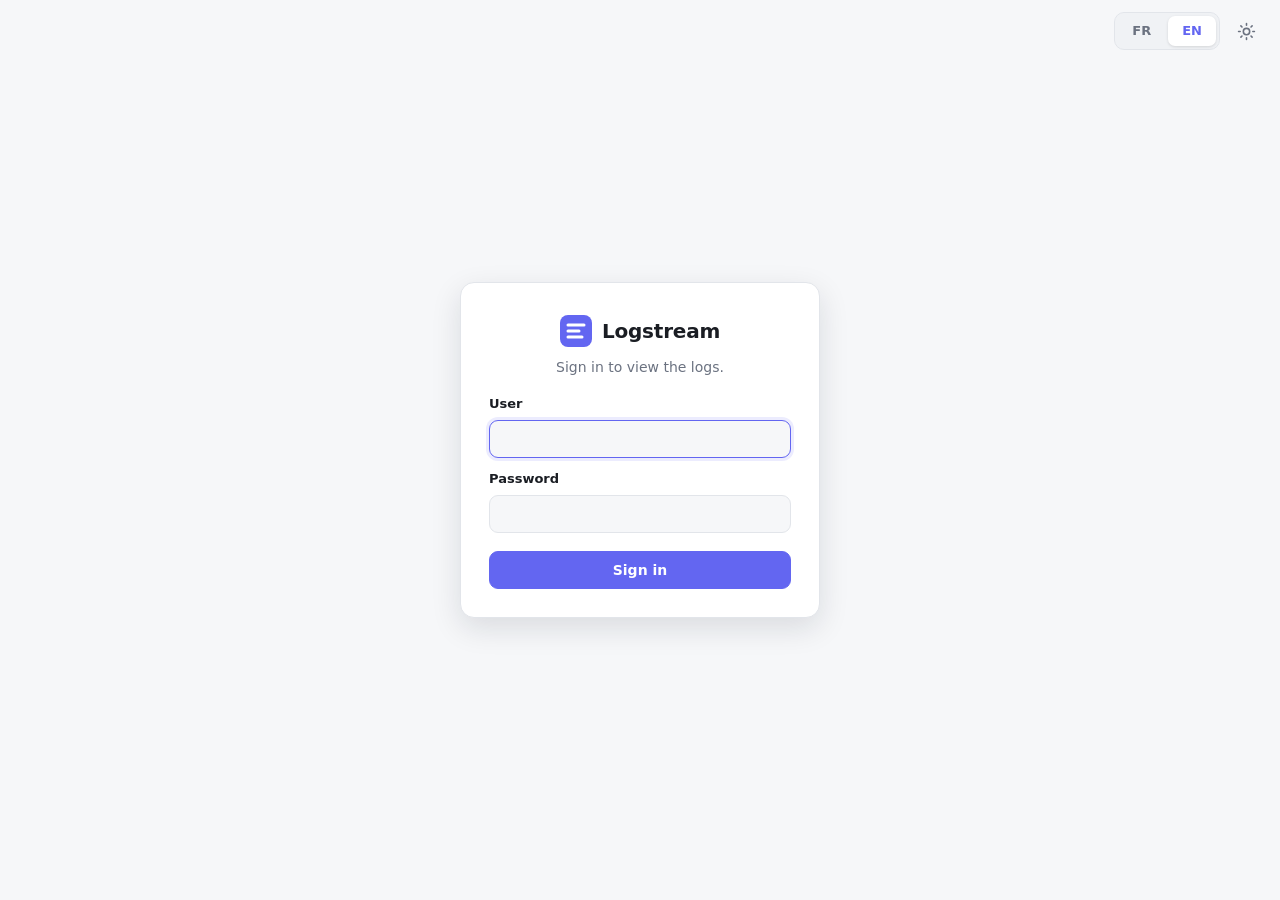
==== web/login.html @ 7aebb112 "Login page for AUTH_MODE=local instead of the Basic Auth popup The local mode now shows a login page" ====
<!doctype html>
<html lang="en">
<head>
  <meta charset="utf-8">
  <meta name="viewport" content="width=device-width, initial-scale=1">
  <title>Logstream</title>
  <link rel="icon" href="data:image/svg+xml,%3Csvg xmlns='http://www.w3.org/2000/svg' viewBox='0 0 32 32'%3E%3Crect width='32' height='32' rx='8' fill='%236366f1'/%3E%3Cpath d='M8 10h16M8 16h11M8 22h14' stroke='white' stroke-width='3' stroke-linecap='round'/%3E%3C/svg%3E">
  <link rel="stylesheet" href="style.css">
  <script>
    // Same saved theme and language as the UI, applied before first paint.
    try {
      var t = localStorage.getItem('logstream.theme');
      if (t === 'light' || t === 'dark') document.documentElement.dataset.theme = t;
      var l = localStorage.getItem('logstream.lang');
      if (l) document.documentElement.lang = l;
    } catch (e) {}
  </script>
</head>
<body class="login-page">
  <div class="login-tools">
    <div class="seg" role="radiogroup" id="langSwitch">
      <button type="button" role="radio" data-lang="fr">FR</button>
      <button type="button" role="radio" data-lang="en">EN</button>
    </div>
    <button id="themeBtn" class="icon-btn" type="button" data-i18n-title="theme" data-i18n-aria="theme">
      <svg class="sun" viewBox="0 0 24 24"><circle cx="12" cy="12" r="4"/><path d="M12 2v2M12 20v2M4.9 4.9l1.4 1.4M17.7 17.7l1.4 1.4M2 12h2M20 12h2M4.9 19.1l1.4-1.4M17.7 6.3l1.4-1.4"/></svg>
      <svg class="moon" viewBox="0 0 24 24"><path d="M21 12.8A9 9 0 1 1 11.2 3a7 7 0 0 0 9.8 9.8z"/></svg>
    </button>
  </div>

  <main class="login-card">
    <img id="logo" class="login-logo" src="auth/logo" alt="" hidden>
    <div class="brand">
      <svg viewBox="0 0 32 32" aria-hidden="true"><rect width="32" height="32" rx="8"/><path d="M8 10h16M8 16h11M8 22h14"/></svg>
      <span>Logstream</span>
    </div>
    <p class="muted" data-i18n="intro">Sign in to view the logs.</p>

    <form method="post" action="auth/login">
      <input type="hidden" name="r" id="ret">
      <label for="user" data-i18n="user">User</label>
      <input id="user" name="user" type="text" autocomplete="username" autocapitalize="none" spellcheck="false" required autofocus>
      <label for="pass" data-i18n="pass">Password</label>
      <input id="pass" name="pass" type="password" autocomplete="current-password" required>
      <p id="err" class="login-err" role="alert" data-i18n="error" hidden>Wrong user or password.</p>
      <button class="btn primary" type="submit" data-i18n="submit">Sign in</button>
    </form>
  </main>

  <script>
    (function () {
      var I18N = {
        en: { intro: 'Sign in to view the logs.', user: 'User', pass: 'Password', submit: 'Sign in',
              error: 'Wrong user or password.', theme: 'Light / dark theme' },
        fr: { intro: 'Connectez-vous pour consulter les logs.', user: 'Utilisateur', pass: 'Mot de passe',
              submit: 'Se connecter', error: 'Utilisateur ou mot de passe incorrect.', theme: 'Thème clair / sombre' },
      };
      function get(k) { try { return localStorage.getItem('logstream.' + k); } catch (e) { return null; } }
      function set(k, v) { try { localStorage.setItem('logstream.' + k, v); } catch (e) {} }
      var lang = get('lang');
      if (!I18N[lang]) lang = /^fr\b/i.test(navigator.language || '') ? 'fr' : 'en';

      function applyLang() {
        var d = I18N[lang];
        document.documentElement.lang = lang;
        document.querySelectorAll('[data-i18n]').forEach(function (el) { el.textContent = d[el.dataset.i18n]; });
        document.querySelectorAll('[data-i18n-title]').forEach(function (el) { el.title = d[el.dataset.i18nTitle]; });
        document.querySelectorAll('[data-i18n-aria]').forEach(function (el) { el.setAttribute('aria-label', d[el.dataset.i18nAria]); });
        document.querySelectorAll('#langSwitch [data-lang]').forEach(function (b) { b.setAttribute('aria-checked', String(b.dataset.lang === lang)); });
      }
      document.querySelectorAll('#langSwitch [data-lang]').forEach(function (b) {
        b.addEventListener('click', function () { lang = b.dataset.lang; set('lang', lang); applyLang(); });
      });

      document.getElementById('themeBtn').addEventListener('click', function () {
        var root = document.documentElement;
        var dark = root.dataset.theme ? root.dataset.theme === 'dark' : matchMedia('(prefers-color-scheme: dark)').matches;
        root.dataset.theme = dark ? 'light' : 'dark';
        set('theme', root.dataset.theme);
      });

      var q = new URLSearchParams(location.search);
      document.getElementById('ret').value = q.get('r') || '/';
      document.getElementById('err').hidden = q.get('e') !== '1';

      // LOGIN_LOGO: shown only when the server has one.
      var logo = document.getElementById('logo');
      logo.addEventListener('load', function () { logo.hidden = false; });
      if (logo.complete && logo.naturalWidth) logo.hidden = false;

      applyLang();
    })();
  </script>
</body>
</html>
---- web/style.css ----
/* ---------- Theme: everything goes through these variables ---------- */
:root {
  --bg: #f6f7f9;
  --panel: #ffffff;
  --panel-2: #f0f2f5;
  --border: #e2e5ea;
  --text: #1a1d23;
  --muted: #6b7280;
  --accent: #6366f1;
  --accent-soft: rgba(99, 102, 241, .12);
  --row-hover: #f5f6fa;
  --hit: rgba(99, 102, 241, .18);
  --shadow: 0 10px 30px rgba(15, 23, 42, .12);
  --chip-l: 38%;            /* lightness of project-colored text (labels, Docker apps) */

  --sev-crit: #be123c;
  --sev-err: #dc2626;
  --sev-warning: #d97706;
  --sev-notice: #2563eb;
  --sev-info: #0d9488;
  --sev-debug: #9ca3af;

  /* Timeline: severity layers, intensity, graduations */
  --h-err: #f87171;
  --h-warn: #fbbf24;
  --h-other: #a5b4fc;
  --h-all: #818cf8;
  --h-calm: #a5b4fc;
  --h-burst: #f59e0b;
  --h-anom: #e11d48;
  --h-grid: rgba(100, 116, 139, .28);
  --h-hover: rgba(99, 102, 241, .10);

  /* Filled severity badges; overwritten by the colors of the "error" / "warning" tags */
  --tag-error: #fca5a5;
  --tag-error-text: #111827;
  --tag-warning: #fdba74;
  --tag-warning-text: #111827;

  --log-size: 12.5px;   /* Settings > Interface > Font size */
  /* --log-font is set by Settings > Interface > Font (defaults to --mono) */
  --mono: ui-monospace, "SF Mono", "JetBrains Mono", "Cascadia Code", Menlo, Consolas, monospace;
  --sans: system-ui, -apple-system, "Segoe UI", Roboto, "Helvetica Neue", Arial, sans-serif;
  --radius: 10px;
  color-scheme: light;
}

:root[data-theme="dark"] {
  --bg: #0f1115;
  --panel: #161a20;
  --panel-2: #1d222a;
  --border: #2a3039;
  --text: #e6e8ec;
  --muted: #8b93a1;
  --accent: #818cf8;
  --accent-soft: rgba(129, 140, 248, .16);
  --row-hover: #1a1f26;
  --hit: rgba(129, 140, 248, .28);
  --shadow: 0 10px 30px rgba(0, 0, 0, .5);
  --chip-l: 70%;
  --sev-crit: #fb7185;
  --sev-err: #f87171;
  --sev-warning: #fbbf24;
  --sev-notice: #60a5fa;
  --sev-info: #2dd4bf;
  --sev-debug: #6b7280;
  --h-err: #ef4444;
  --h-warn: #f59e0b;
  --h-other: #4f5bd5;
  --h-all: #6d74e8;
  --h-calm: #4f5bd5;
  --h-burst: #fbbf24;
  --h-anom: #fb7185;
  --h-grid: rgba(148, 163, 184, .2);
  --h-hover: rgba(129, 140, 248, .14);
  color-scheme: dark;
}

@media (prefers-color-scheme: dark) {
  :root:not([data-theme="light"]) {
    --bg: #0f1115;
    --panel: #161a20;
    --panel-2: #1d222a;
    --border: #2a3039;
    --text: #e6e8ec;
    --muted: #8b93a1;
    --accent: #818cf8;
    --accent-soft: rgba(129, 140, 248, .16);
    --row-hover: #1a1f26;
    --hit: rgba(129, 140, 248, .28);
    --shadow: 0 10px 30px rgba(0, 0, 0, .5);
  --chip-l: 70%;
    --sev-crit: #fb7185;
    --sev-err: #f87171;
    --sev-warning: #fbbf24;
    --sev-notice: #60a5fa;
    --sev-info: #2dd4bf;
    --sev-debug: #6b7280;
    --h-err: #ef4444;
    --h-warn: #f59e0b;
    --h-other: #4f5bd5;
    --h-all: #6d74e8;
    --h-calm: #4f5bd5;
    --h-burst: #fbbf24;
    --h-anom: #fb7185;
    --h-grid: rgba(148, 163, 184, .2);
    --h-hover: rgba(129, 140, 248, .14);
    color-scheme: dark;
  }
}

/* ---------- Base ---------- */
* { box-sizing: border-box; }
html { -webkit-text-size-adjust: 100%; }
body {
  margin: 0;
  background: var(--bg);
  color: var(--text);
  font: 14px/1.45 var(--sans);
  padding-bottom: 40px;
}
button, input, select { font: inherit; color: inherit; }
button { cursor: pointer; }
svg { fill: none; stroke: currentColor; stroke-width: 2; stroke-linecap: round; stroke-linejoin: round; }
.muted { color: var(--muted); }
.small { font-size: 12.5px; }
[hidden] { display: none !important; }

/* ---------- Top bar ---------- */
.topbar {
  position: sticky; top: 0; z-index: 20;
  display: flex; align-items: center; gap: 16px;
  padding: 10px 20px;
  background: color-mix(in srgb, var(--panel) 88%, transparent);
  backdrop-filter: saturate(160%) blur(10px);
  -webkit-backdrop-filter: saturate(160%) blur(10px);
  border-bottom: 1px solid var(--border);
}
.brand { display: flex; align-items: center; gap: 10px; font-weight: 650; font-size: 16px; letter-spacing: -.01em; }
.brand svg { width: 26px; height: 26px; }
.brand svg rect { fill: var(--accent); stroke: none; }
.brand svg path { stroke: #fff; stroke-width: 3; }

.search {
  flex: 1; max-width: 720px;
  display: flex; align-items: center; gap: 8px;
  padding: 0 6px 0 12px; height: 38px;
  background: var(--panel-2);
  border: 1px solid transparent;
  border-radius: var(--radius);
  transition: border-color .15s, box-shadow .15s;
}
.search:focus-within { border-color: var(--accent); box-shadow: 0 0 0 3px var(--accent-soft); }
.search .ico { width: 17px; height: 17px; color: var(--muted); flex: none; }
.search input {
  flex: 1; min-width: 0; height: 100%;
  border: 0; outline: 0; background: transparent;
  font-family: var(--mono); font-size: 13px;
}
.search input::-webkit-search-cancel-button { cursor: pointer; }

.chip {
  flex: none;
  border: 1px solid var(--border); background: var(--panel);
  border-radius: 7px; padding: 3px 9px; font-size: 12px; font-weight: 600;
  color: var(--muted);
}
.chip.on { color: var(--accent); border-color: var(--accent); background: var(--accent-soft); }

.actions { display: flex; align-items: center; gap: 6px; margin-left: auto; }
.icon-btn {
  width: 36px; height: 36px; display: grid; place-items: center;
  border: 1px solid transparent; background: transparent; border-radius: 9px; color: var(--muted);
}
.icon-btn:hover { background: var(--panel-2); color: var(--text); }
.icon-btn svg { width: 19px; height: 19px; }
.icon-btn.danger:hover { color: var(--sev-err); }

/* Sun or moon depending on the effective theme */
#themeBtn .moon { display: none; }
:root[data-theme="dark"] #themeBtn .sun { display: none; }
:root[data-theme="dark"] #themeBtn .moon { display: block; }
@media (prefers-color-scheme: dark) {
  :root:not([data-theme="light"]) #themeBtn .sun { display: none; }
  :root:not([data-theme="light"]) #themeBtn .moon { display: block; }
}

.btn {
  display: inline-flex; align-items: center; gap: 7px;
  height: 34px; padding: 0 12px;
  border: 1px solid var(--border); border-radius: 9px;
  background: var(--panel); font-weight: 550; font-size: 13px;
}
.btn:hover { background: var(--panel-2); }
.btn.primary { background: var(--accent); border-color: var(--accent); color: #fff; }
.btn.primary:hover { filter: brightness(1.08); }
.btn.ghost { border-color: transparent; background: transparent; color: var(--muted); }
.btn.ghost:hover { color: var(--text); background: var(--panel-2); }

.live .dot { width: 8px; height: 8px; border-radius: 50%; background: var(--muted); }
.live.on { color: var(--sev-info); border-color: color-mix(in srgb, var(--sev-info) 45%, var(--border)); }
.live.on .dot { background: var(--sev-info); animation: pulse 1.6s infinite; }
.live:disabled { opacity: .5; cursor: not-allowed; }
@keyframes pulse {
  0% { box-shadow: 0 0 0 0 color-mix(in srgb, var(--sev-info) 60%, transparent); }
  70% { box-shadow: 0 0 0 7px transparent; }
  100% { box-shadow: 0 0 0 0 transparent; }
}

.progress { position: absolute; left: 0; right: 0; bottom: -1px; height: 2px; overflow: hidden; }
body.busy .progress::after {
  content: ""; position: absolute; inset: 0; width: 30%;
  background: var(--accent);
  animation: slide 1s ease-in-out infinite;
}
@keyframes slide { from { transform: translateX(-100%); } to { transform: translateX(400%); } }

/* ---------- Filters ---------- */
.filters {
  display: flex; flex-wrap: wrap; align-items: center; gap: 8px;
  padding: 12px 20px 8px;
}
.filters select {
  height: 32px; padding: 0 28px 0 10px;
  border: 1px solid var(--border); border-radius: 8px;
  background: var(--panel) url("data:image/svg+xml,%3Csvg xmlns='http://www.w3.org/2000/svg' viewBox='0 0 24 24' fill='none' stroke='%238b93a1' stroke-width='2.5' stroke-linecap='round'%3E%3Cpath d='m6 9 6 6 6-6'/%3E%3C/svg%3E") no-repeat right 8px center / 14px;
  appearance: none; -webkit-appearance: none;
  font-size: 13px; max-width: 220px;
}
.filters select.set { border-color: var(--accent); background-color: var(--accent-soft); }
.spacer { flex: 1; }
#count { font-size: 12.5px; font-variant-numeric: tabular-nums; }

/* Export button and menu */
.export { position: relative; }
.btn.tool { height: 32px; padding: 0 10px; font-size: 13px; }
.btn.tool svg { width: 16px; height: 16px; }
.menu {
  position: absolute; right: 0; top: calc(100% + 6px); z-index: 40;
  width: 290px; padding: 6px;
  background: var(--panel); border: 1px solid var(--border); border-radius: 12px;
  box-shadow: var(--shadow);
}
.menu button {
  display: flex; flex-direction: column; align-items: flex-start; gap: 1px; width: 100%;
  padding: 8px 10px; border: 0; border-radius: 8px; background: transparent; text-align: left;
}
.menu button:hover, .menu button:focus-visible { background: var(--panel-2); outline: 0; }
.menu strong { font-size: 13px; font-weight: 600; }
.menu small { font-size: 12px; color: var(--muted); }
.menu-note { margin: 4px 0 0; padding: 8px 10px 4px; border-top: 1px solid var(--border); font-size: 11.5px; color: var(--muted); }

/* Docker logs */
.src-ico { width: 1em; height: 1em; vertical-align: -.15em; margin-right: 4px; color: #2496ed; }
/* Docker app names take the color of their compose project (see hueOf in app.js) */
.row .app.proj { color: hsl(var(--h) 55% var(--chip-l)); }
.row .app.proj .src-ico { color: inherit; }

/* ---------- Timeline (histogram) ---------- */
.histo { position: relative; padding: 0 20px 6px; user-select: none; -webkit-user-select: none; }
.h-plot {
  position: relative; height: var(--histo-h, 80px); cursor: crosshair; touch-action: none;
  border-bottom: 1px solid var(--border);
}
.h-svg { position: absolute; inset: 0; width: 100%; height: 100%; stroke: none; } /* no icon outline (global svg rule): it would be stretched with the bars */
.h-svg rect { shape-rendering: crispEdges; }
.h-svg .l-err { fill: var(--h-err); }
.h-svg .l-warn { fill: var(--h-warn); }
.h-svg .l-other { fill: var(--h-other); }
.h-svg .l-all { fill: var(--h-all); }
.h-svg .l-calm { fill: var(--h-calm); }
.h-svg .l-burst { fill: var(--h-burst); }
.h-svg .l-anom { fill: var(--h-anom); }
.h-grid i { position: absolute; top: 0; bottom: 0; border-left: 1px dashed var(--h-grid); pointer-events: none; }
.h-grid i.day { border-left-style: solid; }
.h-hover { position: absolute; top: 0; bottom: 0; background: var(--h-hover); pointer-events: none; }
.h-sel { position: absolute; top: 0; bottom: 0; background: var(--accent-soft); box-shadow: inset 1px 0 var(--accent), inset -1px 0 var(--accent); pointer-events: none; }
.h-axis { position: relative; height: 16px; font-size: 11px; color: var(--muted); font-variant-numeric: tabular-nums; }
.h-axis span { position: absolute; top: 2px; transform: translateX(-50%); white-space: nowrap; }
.h-axis span.day { color: var(--text); font-weight: 600; }
.h-meta { display: flex; flex-wrap: wrap; align-items: center; gap: 4px 12px; font-size: 11px; color: var(--muted); }
.h-meta .sp { flex: 1; }
.h-meta .warn { color: var(--sev-warning); cursor: help; }
.h-meta .link-btn { font-size: 11px; }
.h-leg { display: inline-flex; gap: 10px; }
.histo .sw { display: inline-block; width: 8px; height: 8px; border-radius: 2px; margin-right: 5px; }
.h-tip {
  position: absolute; z-index: 30; pointer-events: none; min-width: 170px;
  background: var(--panel); border: 1px solid var(--border); border-radius: 8px; box-shadow: var(--shadow);
  padding: 7px 10px; font-size: 12px; font-variant-numeric: tabular-nums;
}
.h-tip .hd { font-weight: 600; margin-bottom: 4px; }
.h-tip .ln { display: flex; justify-content: space-between; gap: 14px; line-height: 1.55; }

/* ---------- Log list ---------- */
.list { margin: 6px 20px 0; background: var(--panel); border: 1px solid var(--border); border-radius: var(--radius); overflow: hidden; }
.list:empty { display: none; }

/* Columns: received, message time, severity, host, app, message. Widths come from
   --col-* (set on #table when a column has been resized, see app.js), shared by
   the header and every row through subgrid so that the columns line up. */
.table {
  display: grid;
  grid-template-columns: var(--col-rcv, max-content) var(--col-mt, max-content) var(--col-sev, 4.6rem)
    var(--col-host, minmax(5rem, 9rem)) var(--col-app, minmax(4rem, 8rem)) minmax(0, 1fr);
  column-gap: 12px;
  margin: 6px 20px 0; background: var(--panel); border: 1px solid var(--border); border-radius: var(--radius);
  overflow: clip; /* rounded corners without breaking the sticky header (hidden would) */
}
.table[hidden] { display: none; }
.table .list {
  display: grid; grid-template-columns: subgrid; grid-column: 1 / -1;
  margin: 0; border: 0; border-radius: 0; background: none; overflow: visible;
}
.table .row { grid-template-columns: subgrid; grid-column: 1 / -1; }
.list-head {
  display: grid; grid-template-columns: subgrid; grid-column: 1 / -1;
  position: sticky; top: var(--topbar-h, 0px); z-index: 5;
  padding: 0 14px 0 11px; border-left: 3px solid transparent;
  background: var(--panel-2); border-bottom: 1px solid var(--border);
  font-size: 10.5px; font-weight: 650; letter-spacing: .04em; text-transform: uppercase; color: var(--muted);
}
.list-head > span { position: relative; min-width: 0; padding: 4px 0; }
/* Labels never widen a column (contain: inline-size), they are cut instead */
.list-head .lbl { display: block; contain: inline-size; overflow: hidden; text-overflow: ellipsis; white-space: nowrap; font: inherit; }
.list-head .grip { position: absolute; top: 0; bottom: 0; right: -9px; width: 6px; z-index: 1; cursor: col-resize; touch-action: none; }
.list-head .grip::after { content: ""; position: absolute; left: 2px; top: 25%; bottom: 25%; border-left: 1px solid var(--border); }
.list-head .grip:hover::after, .list-head .grip.active::after { top: 0; bottom: 0; border-left: 2px solid var(--accent); left: 2px; }
body.col-resizing, body.col-resizing * { cursor: col-resize !important; user-select: none; -webkit-user-select: none; }
.cols-row { display: flex; flex-wrap: wrap; align-items: center; gap: 6px 12px; margin-top: 12px; }

.row {
  display: grid;
  grid-template-columns: max-content max-content 4.6rem minmax(5rem, 9rem) minmax(4rem, 8rem) 1fr;
  gap: 0 12px; align-items: baseline;
  padding: 5px 14px 5px 11px;
  border-left: 3px solid transparent;
  border-bottom: 1px solid var(--border);
  font-family: var(--log-font, var(--mono)); font-size: var(--log-size);
  font-variant-ligatures: none; /* keep -> != etc. as typed */
  cursor: pointer;
}
.row:last-child { border-bottom: 0; }
.row:hover { background: var(--row-hover); }
.row:focus-visible { outline: 2px solid var(--accent); outline-offset: -2px; }
.row.new { animation: flash 1.2s ease-out; }
@keyframes flash { from { background: var(--accent-soft); } to { background: transparent; } }

.row > * { min-width: 0; }
.row time { color: var(--muted); white-space: nowrap; font-variant-numeric: tabular-nums; overflow: hidden; text-overflow: ellipsis; }
.row time.rcv { color: var(--text); }
.row time .ms { opacity: .6; }
.row .host, .row .app { overflow: hidden; text-overflow: ellipsis; white-space: nowrap; }
.row .host { font-weight: 600; }
.row .app { color: var(--muted); }
.row .msg { white-space: pre-wrap; word-break: break-word; min-width: 0; }

.sev {
  justify-self: start; max-width: 100%; overflow: hidden; text-overflow: ellipsis;
  font-size: 10.5px; font-weight: 700; text-transform: uppercase; letter-spacing: .03em;
  padding: 1px 6px; border-radius: 5px;
  color: var(--sev); background: color-mix(in srgb, var(--sev) 14%, transparent);
}
.sev-crit    { --sev: var(--tag-error); --sev-text: var(--tag-error-text); }
.sev-err     { --sev: var(--tag-error); --sev-text: var(--tag-error-text); }
.sev-warning { --sev: var(--tag-warning); --sev-text: var(--tag-warning-text); }
.sev-notice  { --sev: var(--sev-notice); }
.sev-info    { --sev: var(--sev-info); }
.sev-debug   { --sev: var(--sev-debug); }
.row.sev-crit .sev, .row.sev-err .sev, .row.sev-warning .sev { background: var(--sev); color: var(--sev-text); }
.row.sev-crit .sev { box-shadow: inset 0 0 0 1.5px color-mix(in srgb, var(--sev-text) 45%, transparent); }
.row.sev-crit, .row.sev-err, .row.sev-warning { border-left-color: var(--sev); }
.row.sev-crit, .row.sev-err { background: color-mix(in srgb, var(--sev) 7%, transparent); }
.row .host[data-act], .row .app[data-act] { cursor: pointer; }
.row .host[data-act]:hover, .row .app[data-act]:hover { color: var(--accent); text-decoration: underline; text-underline-offset: 2px; }

mark.tag {
  padding: 0 4px; border-radius: 4px; font-weight: 650;
  box-decoration-break: clone; -webkit-box-decoration-break: clone;
}
mark.hit { background: var(--hit); color: inherit; border-radius: 3px; padding: 0 1px; }

/* Message details */
.details {
  grid-column: 1 / -1;
  margin: 8px 0 4px; padding: 10px 12px;
  background: var(--panel-2); border-radius: 8px;
  cursor: auto; font-size: calc(var(--log-size) - .5px);
}
.details dl { display: grid; grid-template-columns: max-content 1fr; gap: 3px 16px; margin: 0; }
.details dt { color: var(--muted); }
.details dd { margin: 0; word-break: break-all; }
.details .acts { display: flex; flex-wrap: wrap; gap: 6px; margin-top: 10px; font-family: var(--sans); }
.details .acts .btn { height: 28px; font-size: 12px; }

/* ---------- States ---------- */
.empty { text-align: center; padding: 60px 20px; }
.empty svg { width: 40px; height: 40px; color: var(--muted); opacity: .6; }
.empty p { margin: 6px 0; }

.error-banner {
  margin: 6px 20px 0; padding: 10px 14px;
  border: 1px solid color-mix(in srgb, var(--sev-err) 40%, transparent);
  background: color-mix(in srgb, var(--sev-err) 10%, transparent);
  color: var(--sev-err); border-radius: var(--radius);
  font-family: var(--mono); font-size: 12.5px; white-space: pre-wrap;
}

.pill {
  position: fixed; top: 70px; left: 50%; transform: translateX(-50%); z-index: 30;
  border: 0; border-radius: 999px; padding: 7px 16px;
  background: var(--accent); color: #fff; font-weight: 600; font-size: 13px;
  box-shadow: var(--shadow);
}

.status {
  position: fixed; left: 0; right: 0; bottom: 0; z-index: 10;
  display: flex; gap: 16px; align-items: center;
  padding: 6px 20px; font-size: 12px;
  background: var(--panel); border-top: 1px solid var(--border);
  font-variant-numeric: tabular-nums;
}
.conn { white-space: nowrap; }
.conn::before { content: "●"; margin-right: 6px; color: var(--muted); }
.conn.ok::before { color: var(--sev-info); }
.conn.ko::before { color: var(--sev-err); }
#stats .bad { color: var(--sev-err); }
/* "Back to top", at the right end of the status bar: never over a log row */
.to-top { width: 24px; height: 24px; margin: -5px -6px -5px auto; flex: none; } /* no taller bar */
.to-top svg { width: 16px; height: 16px; }
.to-top[hidden] { display: none; }

.toast {
  position: fixed; bottom: 48px; left: 50%; transform: translateX(-50%); z-index: 50;
  background: var(--text); color: var(--bg);
  padding: 8px 14px; border-radius: 8px; font-size: 13px; box-shadow: var(--shadow);
}

/* ---------- Settings dialog ---------- */
dialog.settings {
  width: min(900px, calc(100vw - 32px));
  height: min(660px, calc(100vh - 64px)); max-height: none;
}
dialog.settings .dlg { display: flex; flex-direction: column; height: 100%; padding: 0; }
dialog.settings .dlg > header { padding: 14px 16px 14px 22px; border-bottom: 1px solid var(--border); }
.set-body { flex: 1; min-height: 0; display: grid; grid-template-columns: 200px minmax(0, 1fr); }
.set-nav {
  display: flex; flex-direction: column; gap: 2px;
  padding: 12px 10px; border-right: 1px solid var(--border);
  background: color-mix(in srgb, var(--panel-2) 50%, transparent);
}
.set-nav button {
  display: flex; align-items: center; gap: 10px;
  height: 38px; padding: 0 12px; border: 0; border-radius: 9px;
  background: transparent; color: var(--muted); font-weight: 560; font-size: 13.5px; text-align: left;
  white-space: nowrap;
}
.set-nav button:hover { background: var(--panel-2); color: var(--text); }
.set-nav button[aria-selected="true"] { background: var(--accent-soft); color: var(--accent); }
.set-nav svg { width: 18px; height: 18px; flex: none; }
.set-panels { overflow-y: auto; padding: 2px 24px 22px; }
.set-panel > .set-section:first-child { margin-top: 16px; }
.hint { margin-top: 8px !important; }
.lbl { font-size: 13px; font-weight: 550; }
.set-panel .preview-list { margin: 14px 0 10px; pointer-events: none; }
.preview-list .row {
  cursor: default;
  grid-template-columns: max-content max-content minmax(0, max-content) minmax(0, 1fr);
  grid-template-areas: "rcv sev host app" "msg msg msg msg";
  gap: 3px 10px;
}
.preview-list .row time.rcv { grid-area: rcv; }
.preview-list .row time.mt { display: none; }
.preview-list .row .sev { grid-area: sev; }
.preview-list .row .host { grid-area: host; }
.preview-list .row .app { grid-area: app; display: block; }
.preview-list .row .msg { grid-area: msg; }

dialog {
  width: min(720px, calc(100vw - 32px)); max-height: calc(100vh - 64px);
  padding: 0; border: 1px solid var(--border); border-radius: 14px;
  background: var(--panel); color: var(--text); box-shadow: var(--shadow);
}
dialog::backdrop { background: rgba(10, 12, 16, .45); backdrop-filter: blur(2px); }
.dlg { padding: 18px 20px 16px; }
.dlg header { display: flex; align-items: center; justify-content: space-between; }
.dlg h2 { margin: 0; font-size: 17px; }
.set-section { margin-top: 18px; }
.set-section + .set-section { padding-top: 16px; border-top: 1px solid var(--border); }
.set-section h3 { margin: 0 0 8px; font-size: 13px; font-weight: 650; text-transform: uppercase; letter-spacing: .04em; color: var(--muted); }
.set-section p { margin: 0; }
.field-grid { display: grid; grid-template-columns: max-content minmax(0, 1fr); gap: 8px 12px; align-items: center; }
.field-grid label { font-size: 13px; font-weight: 550; }
select.field {
  height: 34px; padding: 0 30px 0 10px; min-width: 0; width: 100%;
  border: 1px solid var(--border); border-radius: 8px;
  background: var(--panel) url("data:image/svg+xml,%3Csvg xmlns='http://www.w3.org/2000/svg' viewBox='0 0 24 24' fill='none' stroke='%238b93a1' stroke-width='2.5' stroke-linecap='round'%3E%3Cpath d='m6 9 6 6 6-6'/%3E%3C/svg%3E") no-repeat right 9px center / 14px;
  appearance: none; -webkit-appearance: none; font-size: 13px;
}
select.field:focus { outline: 0; border-color: var(--accent); box-shadow: 0 0 0 3px var(--accent-soft); }
.time-preview {
  margin: 10px 0 6px !important; padding: 8px 12px; border-radius: 8px;
  background: var(--panel-2); font-family: var(--mono); font-size: 12.5px;
}
.set-section.danger h3 { color: var(--sev-err); }
.purge-row { display: flex; flex-wrap: wrap; align-items: center; gap: 10px; margin-top: 10px; }
.btn.danger { color: var(--sev-err); border-color: color-mix(in srgb, var(--sev-err) 45%, var(--border)); }
.btn.danger:hover:not(:disabled) { background: var(--sev-err); border-color: var(--sev-err); color: #fff; }
.btn:disabled { opacity: .5; cursor: not-allowed; }
.purge-status { font-size: 12.5px; }
.purge-status.bad { color: var(--sev-err); }
.purge-status.good { color: var(--sev-info); }
.docker-status { font-size: 13px; margin: 0 0 12px !important; }
.docker-status.good::before, .docker-status.bad::before { content: "●"; margin-right: 6px; }
.docker-status.good::before { color: var(--sev-info); }
.docker-status.bad { color: var(--sev-err); }
.switch-row { display: flex; align-items: center; gap: 10px; font-size: 13px; font-weight: 550; cursor: pointer; }
.dk-opts { display: flex; flex-direction: column; gap: 8px; }
.sl-grid { display: grid; grid-template-columns: max-content minmax(0, 1fr); gap: 12px 14px; align-items: baseline; margin-top: 14px; }
.sl-protos { display: inline-flex; min-height: 0; padding: 5px; justify-self: start; }
.sl-protos.off { opacity: .5; }
.sl-port { display: flex; flex-direction: column; align-items: flex-start; gap: 5px; }
.sl-port code {
  font: 12px var(--mono); padding: 2px 8px; border-radius: 5px;
  background: var(--panel-2); border: 1px solid var(--border);
}
.dk-toolbar { display: flex; align-items: center; gap: 12px; margin: 14px 0 6px; }
.dk-filter {
  flex: 1; min-width: 0; height: 28px; padding: 0 10px;
  border: 1px solid var(--border); border-radius: 7px; background: var(--panel);
  font: 12px var(--mono); outline: 0;
}
.dk-filter:focus { border-color: var(--accent); box-shadow: 0 0 0 3px var(--accent-soft); }
.link-btn { border: 0; background: none; padding: 0; font-size: 12px; font-weight: 550; color: var(--accent); white-space: nowrap; }
.link-btn:hover { text-decoration: underline; }
.dk-legend { font-size: 11.5px; color: var(--muted); margin: 8px 0 12px !important; }

/* Container labels (Settings > Sources) */
.chip-field {
  display: flex; flex-wrap: wrap; align-items: center; gap: 5px;
  padding: 8px; min-height: 40px;
  border: 1px solid var(--border); border-radius: 10px; background: var(--panel);
}
.chip {
  display: inline-flex; align-items: center; gap: 4px;
  height: 22px; padding: 0 7px;
  border: 1px solid var(--border); border-radius: 5px; background: transparent;
  color: var(--muted); font: 11px/1 var(--mono); white-space: nowrap; cursor: pointer;
}
.chip:hover { color: var(--text); border-color: var(--muted); }
.chip.on {
  color: hsl(var(--h) 55% var(--chip-l));
  border-color: hsl(var(--h) 50% var(--chip-l) / .7);
  background: hsl(var(--h) 60% 50% / .13);
}
.chip.on:hover { background: hsl(var(--h) 60% 50% / .22); }
.chip.stopped { border-style: dashed; }
.chip.stopped:not(.on) { opacity: .7; }
.chip.locked { opacity: .45; cursor: not-allowed; }
.chip svg { width: 10px; height: 10px; }
.chip:focus-visible { outline: 2px solid var(--accent); outline-offset: 1px; }
.chip-sep { width: 1px; height: 18px; margin: 0 4px; background: var(--border); }
.chip-empty { font-size: 12px; color: var(--muted); padding: 0 4px; }

/* Toggle switch */
input.switch {
  appearance: none; -webkit-appearance: none; flex: none;
  width: 34px; height: 20px; margin: 0; border-radius: 999px;
  background: var(--border); position: relative; cursor: pointer; transition: background .15s;
}
input.switch::after {
  content: ""; position: absolute; top: 2px; left: 2px; width: 16px; height: 16px; border-radius: 50%;
  background: #fff; box-shadow: 0 1px 2px rgba(0, 0, 0, .25); transition: transform .15s;
}
input.switch:checked { background: var(--accent); }
input.switch:checked::after { transform: translateX(14px); }
input.switch:disabled { cursor: not-allowed; }
input.switch:focus-visible { outline: 2px solid var(--accent); outline-offset: 2px; }

.set-section footer { display: flex; flex-wrap: wrap; gap: 8px; justify-content: space-between; margin-top: 14px; }

.seg { display: inline-flex; padding: 3px; gap: 3px; background: var(--panel-2); border: 1px solid var(--border); border-radius: 10px; }
.seg button {
  border: 0; background: transparent; border-radius: 7px;
  height: 30px; padding: 0 14px; font-size: 13px; font-weight: 600; color: var(--muted);
}
.seg button:hover { color: var(--text); }
.seg button[aria-checked="true"] { background: var(--panel); color: var(--accent); box-shadow: 0 1px 3px rgba(0, 0, 0, .12); }

.tag-list { display: flex; flex-direction: column; gap: 8px; margin-top: 12px; }
.tag-row {
  display: grid; align-items: center; gap: 8px 10px;
  grid-template-columns: 38px minmax(8rem, 1fr) 7.5rem auto 36px;
  padding: 8px 10px; border: 1px solid var(--border); border-radius: 10px;
  background: var(--panel-2);
}
.tag-row.off { opacity: .55; }
.tag-row input[type="color"] {
  width: 38px; height: 32px; padding: 0; border: 1px solid var(--border); border-radius: 8px;
  background: none; cursor: pointer;
}
.tag-row input[type="color"]::-webkit-color-swatch-wrapper { padding: 3px; }
.tag-row input[type="color"]::-webkit-color-swatch { border: 0; border-radius: 5px; }
.tag-row input[type="text"] {
  height: 32px; padding: 0 10px; min-width: 0;
  border: 1px solid var(--border); border-radius: 8px; background: var(--panel);
  font-family: var(--mono); font-size: 13px; outline: 0;
}
.tag-row input[type="text"]:focus { border-color: var(--accent); box-shadow: 0 0 0 3px var(--accent-soft); }
.tag-row .preview { font-family: var(--mono); font-size: 12.5px; white-space: nowrap; overflow: hidden; text-overflow: ellipsis; text-align: center; }
.tag-row .opts { display: flex; gap: 4px; }
.opt {
  display: inline-flex; align-items: center; height: 28px; padding: 0 8px;
  border: 1px solid var(--border); border-radius: 7px; background: var(--panel);
  font-size: 11.5px; font-weight: 600; color: var(--muted); cursor: pointer; user-select: none;
}
.opt input { display: none; }
.opt:has(input:checked) { color: var(--accent); border-color: var(--accent); background: var(--accent-soft); }
.tag-row .err { grid-column: 1 / -1; color: var(--sev-err); font-size: 12px; }
.tag-row .err:empty { display: none; }

/* ---------- Mobile ---------- */
@media (max-width: 760px) {
  body { font-size: 13.5px; }
  .topbar { flex-wrap: wrap; padding: 8px 16px; gap: 8px 10px; }
  .search { order: 3; flex-basis: 100%; max-width: none; }
  .live .lbl { display: none; }
  .filters { padding: 10px 16px 6px; }
  .filters select { flex: 1 1 calc(50% - 8px); max-width: none; min-width: 0; }
  .spacer { display: none; }
  #count { flex: 1 1 50%; min-width: 0; white-space: nowrap; overflow: hidden; text-overflow: ellipsis; }
  .histo { padding: 0 16px 6px; }
  .h-leg { display: none; }
  .list, .error-banner, .table { margin-left: 16px; margin-right: 16px; }
  /* Phones: no columns, two lines per log (layout below); the widths do not apply */
  .table { display: block; }
  .table .list { display: block; margin: 0; }
  .list-head { display: none; }
  .row, .table .row {
    grid-template-columns: auto auto 1fr;
    grid-template-areas: "rcv sev host" "msg msg msg";
    gap: 3px 8px; padding: 8px 12px 8px 10px;
  }
  .row time.rcv { grid-area: rcv; }
  .row time.mt { display: none; } /* still shown in the details panel */
  .row .sev { grid-area: sev; }
  .row .host { grid-area: host; justify-self: end; max-width: 100%; }
  .row .app { display: none; }
  .row .msg { grid-area: msg; }
  .details { grid-column: 1 / -1; }
  .details dl { grid-template-columns: 1fr; }
  .details dt { margin-top: 4px; }
  .field-grid { grid-template-columns: 1fr; gap: 4px; }
  dialog.settings { height: calc(100vh - 24px); width: calc(100vw - 16px); }
  .set-body { grid-template-columns: 1fr; grid-template-rows: auto minmax(0, 1fr); }
  .set-nav {
    display: grid; grid-template-columns: repeat(5, minmax(0, 1fr)); padding: 6px;
    border-right: 0; border-bottom: 1px solid var(--border);
  }
  .set-nav button {
    flex-direction: column; justify-content: center; height: auto; padding: 6px 2px; gap: 3px;
    font-size: 11.5px; text-align: center;
  }
  .set-nav button span { max-width: 100%; overflow: hidden; text-overflow: ellipsis; }
  .set-panels { padding: 0 16px 18px; }
  #sizeSwitch { display: flex; }
  #sizeSwitch button { flex: 1; padding: 0 4px; white-space: nowrap; font-size: 12px; }
  .field-grid select { margin-bottom: 6px; }
  .status { padding: 6px 16px; }
  .tag-row { grid-template-columns: 38px 1fr 36px; }
  .tag-row .preview { display: none; }
  .tag-row .opts { grid-column: 1 / -1; grid-row: 2; flex-wrap: wrap; }
  .tag-row [data-del] { grid-column: 3; grid-row: 1; }
}

/* ---------- Login page (AUTH_MODE=local) ---------- */
body.login-page {
  min-height: 100vh; padding: 16px;
  display: grid; place-items: center;
}
.login-tools { position: fixed; top: 12px; right: 16px; display: flex; align-items: center; gap: 8px; }
.login-card {
  width: 100%; max-width: 360px;
  display: flex; flex-direction: column; align-items: center; gap: 10px;
  padding: 32px 28px 28px;
  background: var(--panel); border: 1px solid var(--border); border-radius: 14px; box-shadow: var(--shadow);
}
.login-logo { max-width: 200px; max-height: 96px; object-fit: contain; margin-bottom: 6px; }
.login-card .brand { font-size: 20px; }
.login-card .brand svg { width: 32px; height: 32px; }
.login-card > p { margin: 0 0 8px; text-align: center; }
.login-card form { width: 100%; display: flex; flex-direction: column; gap: 6px; }
.login-card label { font-size: 13px; font-weight: 550; }
.login-card input {
  height: 38px; padding: 0 11px; margin-bottom: 6px;
  border: 1px solid var(--border); border-radius: 9px; background: var(--bg);
}
.login-card input:focus { outline: 0; border-color: var(--accent); box-shadow: 0 0 0 3px var(--accent-soft); }
.login-card .btn.primary { height: 38px; justify-content: center; margin-top: 6px; font-size: 14px; }
.login-err { margin: 0; color: var(--sev-err); font-size: 13px; }
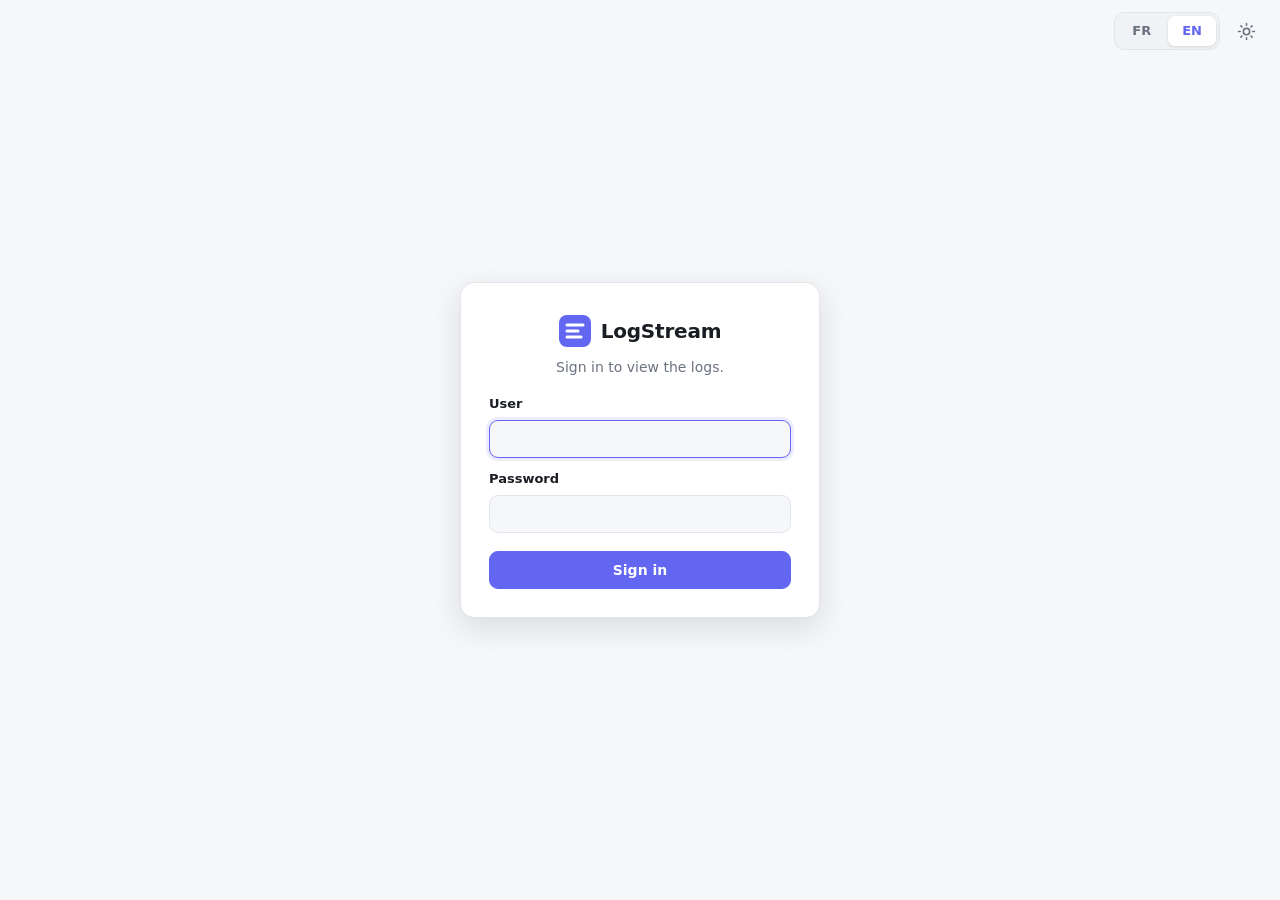
==== commit 7b139e89: "Show the name as LogStream in the interface Titles, header, login page, help texts (FR/EN) and auth " ====
--- a/web/login.html
+++ b/web/login.html
@@ -3,7 +3,7 @@
 <head>
   <meta charset="utf-8">
   <meta name="viewport" content="width=device-width, initial-scale=1">
-  <title>Logstream</title>
+  <title>LogStream</title>
   <link rel="icon" href="data:image/svg+xml,%3Csvg xmlns='http://www.w3.org/2000/svg' viewBox='0 0 32 32'%3E%3Crect width='32' height='32' rx='8' fill='%236366f1'/%3E%3Cpath d='M8 10h16M8 16h11M8 22h14' stroke='white' stroke-width='3' stroke-linecap='round'/%3E%3C/svg%3E">
   <link rel="stylesheet" href="style.css">
   <script>
@@ -32,7 +32,7 @@
     <img id="logo" class="login-logo" src="auth/logo" alt="" hidden>
     <div class="brand">
       <svg viewBox="0 0 32 32" aria-hidden="true"><rect width="32" height="32" rx="8"/><path d="M8 10h16M8 16h11M8 22h14"/></svg>
-      <span>Logstream</span>
+      <span>LogStream</span>
     </div>
     <p class="muted" data-i18n="intro">Sign in to view the logs.</p>
 
